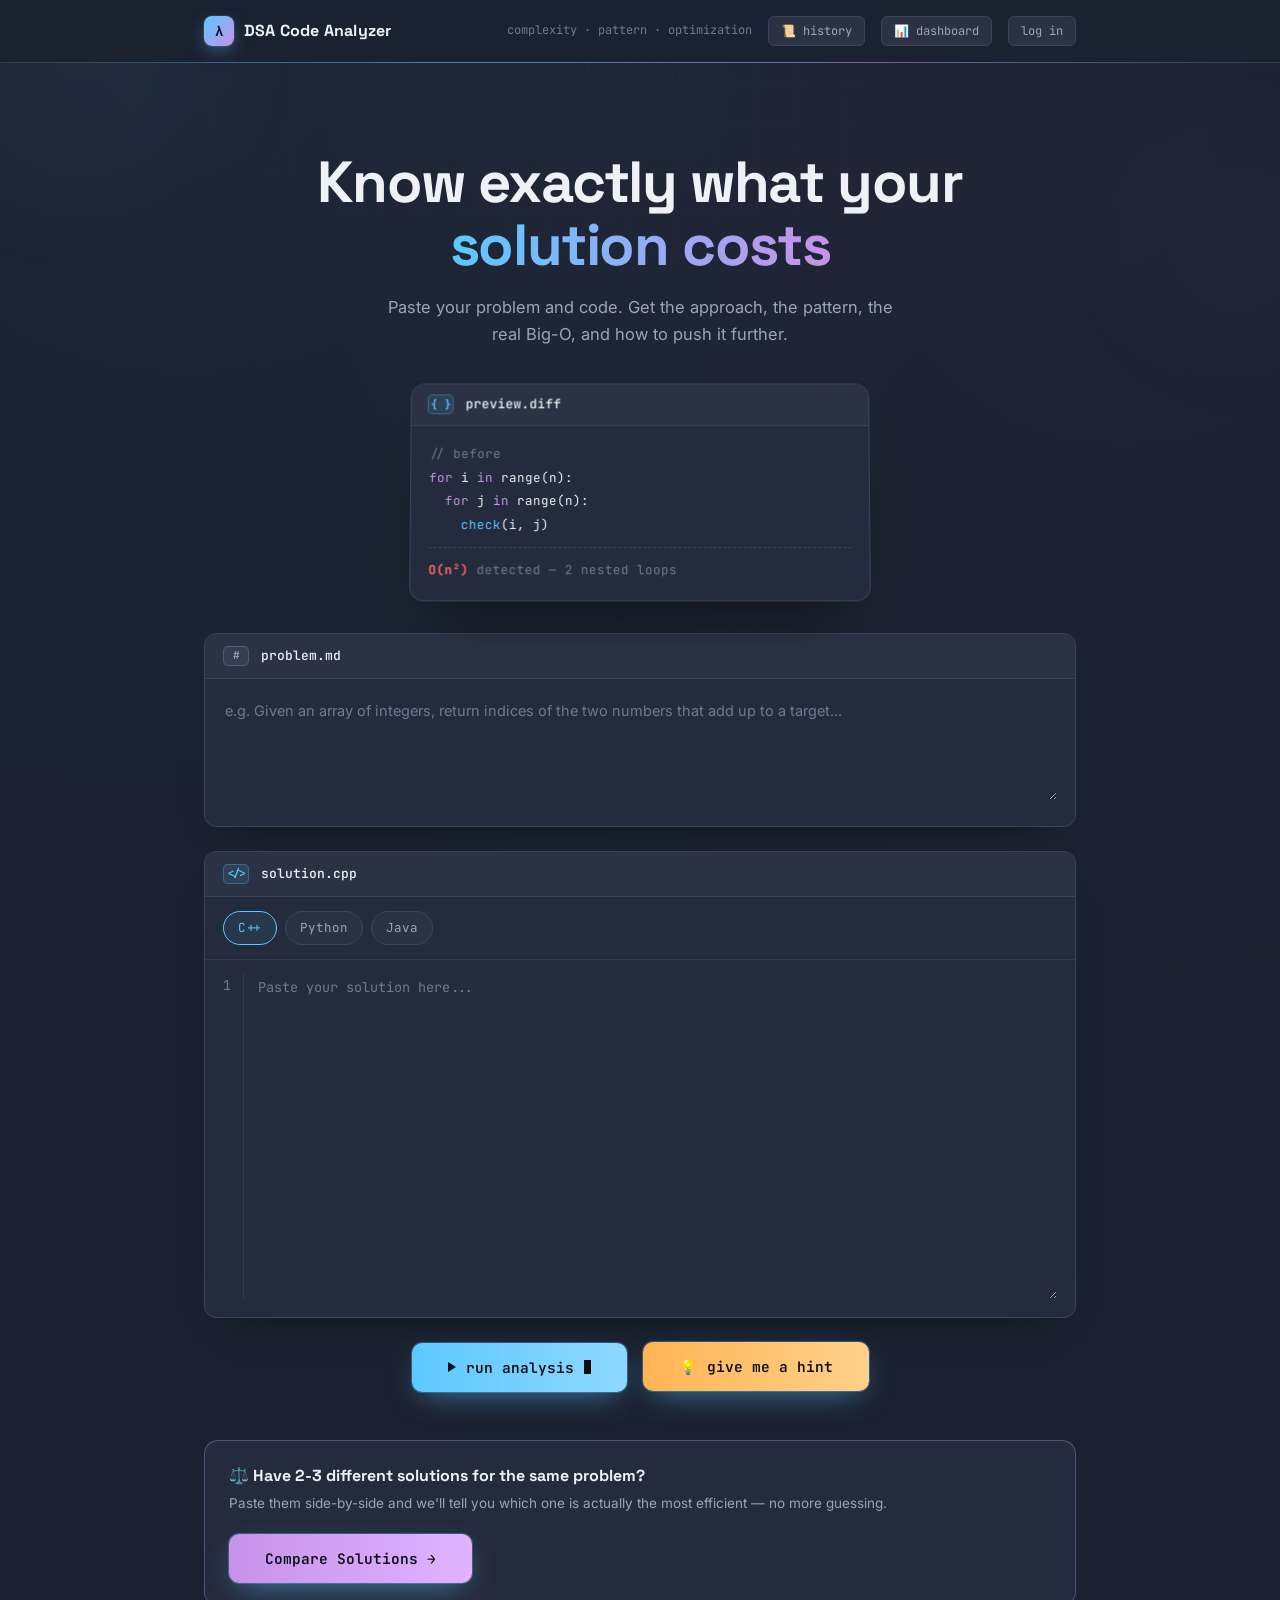
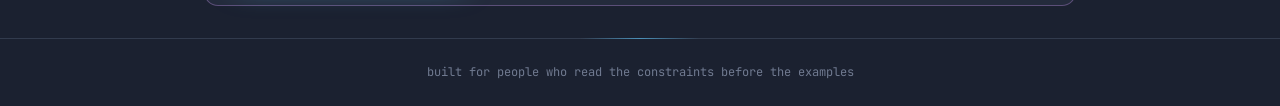
==== frontend/index.html @ c86a04e4 "Initial commit" ====
<!DOCTYPE html>
<html lang="en">
<head>
<meta charset="UTF-8">
<meta name="viewport" content="width=device-width, initial-scale=1.0">
<title>DSA Code Analyzer</title>
<link rel="icon" href="data:image/svg+xml,<svg xmlns=%22http://www.w3.org/2000/svg%22 viewBox=%220 0 100 100%22><text y=%22.9em%22 font-size=%2290%22>⚡</text></svg>">

<link rel="preconnect" href="https://fonts.googleapis.com">
<link rel="preconnect" href="https://fonts.gstatic.com" crossorigin>
<link href="https://fonts.googleapis.com/css2?family=Space+Grotesk:wght@500;600;700&family=Inter:wght@400;500;600&family=JetBrains+Mono:wght@400;500;600;700&display=swap" rel="stylesheet">

<style>
  :root{
    --bg:#1b2130;
    --panel:#242b3c;
    --panel-alt:#2a3244;
    --border:#3a4459;
    --border-soft:#323b4d;
    --text:#eef1f6;
    --text-dim:#9aa4ba;
    --text-faint:#707a90;

    --blue:#5cc8ff;
    --green:#6ee7a8;
    --amber:#ffb454;
    --coral:#ff6b6b;
    --purple:#c792ea;

    --font-display:'Space Grotesk', sans-serif;
    --font-body:'Inter', sans-serif;
    --font-mono:'JetBrains Mono', monospace;
  }

  *{ box-sizing:border-box; }

  html{ scroll-behavior:smooth; }

  body{
    margin:0;
    position:relative;
    background:
      radial-gradient(circle at 15% 0%, rgba(92,200,255,0.04), transparent 42%),
      radial-gradient(circle at 88% 10%, rgba(199,146,234,0.03), transparent 45%),
      var(--bg);
    color:var(--text);
    font-family:var(--font-body);
    line-height:1.6;
    -webkit-font-smoothing:antialiased;
    overflow-x:hidden;
  }

  body::before{
    content:'';
    position:fixed; inset:0;
    background-image:
      linear-gradient(rgba(255,255,255,0.015) 1px, transparent 1px),
      linear-gradient(90deg, rgba(255,255,255,0.015) 1px, transparent 1px);
    background-size:42px 42px;
    -webkit-mask-image:radial-gradient(circle at 50% 0%, black, transparent 65%);
    mask-image:radial-gradient(circle at 50% 0%, black, transparent 65%);
    pointer-events:none;
    z-index:0;
  }

  .orb{
    position:fixed; border-radius:50%; filter:blur(80px);
    pointer-events:none; z-index:0; opacity:0.22;
    animation:drift 20s ease-in-out infinite;
  }
  .orb-1{ width:280px; height:280px; top:-80px; left:-60px; background:rgba(92,200,255,0.14); }
  .orb-2{ width:240px; height:240px; top:120px; right:-80px; background:rgba(199,146,234,0.1); animation-delay:-6s; }
  .orb-3{ width:220px; height:220px; bottom:-100px; left:35%; background:rgba(110,231,168,0.07); animation-delay:-11s; }

  @keyframes drift{
    0%, 100%{ transform:translate(0,0) scale(1); }
    50%{ transform:translate(20px,-24px) scale(1.08); }
  }

  ::selection{ background:rgba(92,200,255,0.25); color:#fff; }

  a{ color:var(--blue); }

  .wrap, .topbar, footer{ position:relative; z-index:1; }

  .wrap{ max-width:920px; margin:0 auto; padding:0 24px; }

  .topbar{
    border-bottom:1px solid var(--border-soft);
    background:rgba(27,33,48,0.85);
    backdrop-filter:blur(10px);
    position:sticky; top:0; z-index:20;
    position:relative;
  }
  .topbar::after{
    content:''; position:absolute; bottom:-1px; left:0; right:0; height:1px;
    background:linear-gradient(90deg, transparent, rgba(92,200,255,0.5), rgba(199,146,234,0.5), transparent);
  }
  .topbar-inner{
    max-width:920px; margin:0 auto; padding:16px 24px;
    display:flex; align-items:center; justify-content:space-between;
  }
  .brand{ display:flex; align-items:center; gap:10px; }
  .brand-mark{
    width:30px; height:30px; border-radius:8px;
    background:linear-gradient(135deg, var(--blue), var(--purple));
    display:flex; align-items:center; justify-content:center;
    font-family:var(--font-mono); font-weight:700; font-size:14px; color:#0a0e14;
    box-shadow:0 0 0 1px rgba(255,255,255,0.08), 0 6px 18px -4px rgba(92,200,255,0.5);
    transition:transform .4s ease;
  }
  .brand:hover .brand-mark{ transform:rotate(-8deg) scale(1.06); }
  .brand-name{
    font-family:var(--font-display); font-weight:700; font-size:16px; letter-spacing:0.2px;
  }
  .topbar-tag{
    font-family:var(--font-mono); font-size:12px; color:var(--text-faint);
  }

  .hero{ padding:88px 0 32px; text-align:center; }
  .hero h1{
    font-family:var(--font-display); font-weight:700;
    font-size:clamp(38px, 6vw, 58px); line-height:1.08; margin:0 0 18px;
    letter-spacing:-1.4px;
  }
  .hero h1 .accent{
    background:linear-gradient(90deg, var(--blue), var(--purple));
    -webkit-background-clip:text; background-clip:text; color:transparent;
    position:relative;
  }
  .hero p{
    color:var(--text-dim); font-size:16.5px; max-width:520px; margin:0 auto 36px;
  }

  .hero-preview{
    max-width:460px; margin:0 auto; text-align:left;
    background:var(--panel); border:1px solid var(--border); border-radius:14px;
    box-shadow:0 30px 60px -25px rgba(0,0,0,0.6), 0 0 0 1px rgba(255,255,255,0.02) inset;
    transform:perspective(900px) rotateX(2deg);
    overflow:hidden;
  }
  .hero-preview .panel-tab{ padding:10px 16px; }
  .hero-preview-body{
    padding:16px 18px 18px;
    font-family:var(--font-mono); font-size:12.5px; line-height:1.9;
  }
  .hp-line{ white-space:pre; }
  .hp-key{ color:var(--purple); }
  .hp-str{ color:var(--green); }
  .hp-fn{ color:var(--blue); }
  .hp-comment{ color:var(--text-faint); }
  .hp-num{ color:var(--amber); }
  .hp-result-row{
    display:flex; align-items:center; gap:8px; margin-top:10px;
    padding-top:10px; border-top:1px dashed var(--border);
  }
  .hp-result-row .tag{
    font-weight:700; color:var(--coral);
  }

  .panel{
    background:var(--panel);
    border:1px solid var(--border);
    border-radius:12px;
    margin-bottom:24px;
    overflow:hidden;
    box-shadow:0 1px 0 rgba(255,255,255,0.02) inset, 0 20px 40px -30px rgba(0,0,0,0.6);
    transition:border-color .2s ease, box-shadow .2s ease;
  }
  .panel:focus-within{
    border-color:rgba(92,200,255,0.4);
    box-shadow:0 1px 0 rgba(255,255,255,0.02) inset, 0 0 0 3px rgba(92,200,255,0.08), 0 20px 40px -30px rgba(0,0,0,0.6);
  }

  .code-editor{ display:flex; }
  .gutter{
    font-family:var(--font-mono); font-size:13.5px; line-height:1.7;
    color:var(--text-faint); text-align:right;
    padding:0 12px 0 0; user-select:none;
    border-right:1px solid var(--border-soft);
    margin-right:12px;
    white-space:pre;
    overflow:hidden;
    flex:0 0 auto;
  }
  .code-editor textarea{ flex:1 1 auto; }
  .panel-tab{
    display:flex; align-items:center; gap:10px;
    padding:12px 18px;
    background:var(--panel-alt);
    border-bottom:1px solid var(--border);
    font-family:var(--font-mono); font-size:13px; color:var(--text-dim);
  }
  .panel-tag{
    display:flex; align-items:center; justify-content:center;
    width:26px; height:20px; border-radius:5px;
    background:rgba(92,200,255,0.1); border:1px solid rgba(92,200,255,0.3);
    color:var(--blue);
    font-family:var(--font-mono); font-size:11px; font-weight:600;
    margin-right:2px;
  }
  .panel-label{ color:var(--text); font-weight:500; }

  .panel-body{ padding:18px; }

  textarea{
    width:100%;
    resize:vertical;
    background:transparent;
    border:none;
    outline:none;
    color:var(--text);
    font-family:var(--font-mono);
    font-size:13.5px;
    line-height:1.7;
  }
  textarea::placeholder{ color:var(--text-faint); }

  #problem{ font-family:var(--font-body); font-size:14.5px; }

  .lang-row{
    display:flex; gap:8px; padding:0 18px 14px;
    border-bottom:1px solid var(--border-soft);
    margin-bottom:14px;
  }
  .lang-pill{
    font-family:var(--font-mono); font-size:12.5px;
    padding:6px 14px; border-radius:100px;
    border:1px solid var(--border);
    background:var(--panel-alt);
    color:var(--text-dim);
    cursor:pointer;
    transition:all .15s ease;
    user-select:none;
  }
  .lang-pill:hover{ border-color:var(--text-faint); color:var(--text); }
  .lang-pill.active[data-lang="cpp"]{ border-color:var(--blue); color:var(--blue); background:rgba(92,200,255,0.08); }
  .lang-pill.active[data-lang="python"]{ border-color:var(--green); color:var(--green); background:rgba(110,231,168,0.08); }
  .lang-pill.active[data-lang="java"]{ border-color:var(--amber); color:var(--amber); background:rgba(255,180,84,0.08); }

  .run-row{ text-align:center; margin:8px 0 48px; }
  .btn-run{
    position:relative; overflow:hidden;
    font-family:var(--font-mono); font-weight:600; font-size:14.5px;
    color:#0a0e14;
    background:linear-gradient(90deg, var(--blue), #8fd8ff);
    border:none; padding:15px 36px; border-radius:10px;
    cursor:pointer;
    display:inline-flex; align-items:center; gap:10px;
    box-shadow:0 0 0 1px rgba(92,200,255,0.3), 0 10px 30px -10px rgba(92,200,255,0.6);
    transition:transform .15s ease, box-shadow .15s ease;
  }
  .btn-run::before{
    content:''; position:absolute; inset:0;
    background:linear-gradient(120deg, transparent 30%, rgba(255,255,255,0.5) 50%, transparent 70%);
    transform:translateX(-120%);
    transition:transform .6s ease;
  }
  .btn-run:hover::before{ transform:translateX(120%); }
  .btn-run:hover{ transform:translateY(-2px); box-shadow:0 0 0 1px rgba(92,200,255,0.5), 0 16px 36px -8px rgba(92,200,255,0.7); }
  .btn-run:active{ transform:translateY(0); }
  .btn-run:disabled{ opacity:0.7; cursor:progress; transform:none; }
  .btn-run .play-icon{ width:0; height:0; border-top:5px solid transparent; border-bottom:5px solid transparent; border-left:8px solid #0a0e14; }
  .btn-run .cursor-blink{
    display:inline-block; width:7px; height:14px; background:#0a0e14;
    animation:blink 1s steps(1) infinite;
  }
  @keyframes blink{ 50%{ opacity:0; } }

  #resultSection{ padding-bottom:80px; }
  .results-head{
    display:flex; align-items:baseline; justify-content:space-between;
    margin-bottom:28px; flex-wrap:wrap; gap:8px;
  }
  .results-head h3{
    font-family:var(--font-display); font-size:22px; margin:0;
  }
  .results-head .stamp{
    font-family:var(--font-mono); font-size:12px; color:var(--text-faint);
  }

  .meter-card{
    background:var(--panel); border:1px solid var(--border); border-radius:12px;
    padding:22px 24px; margin-bottom:24px;
  }
  .meter-title{
    font-family:var(--font-mono); font-size:12px; color:var(--text-dim);
    text-transform:uppercase; letter-spacing:1px; margin-bottom:18px;
    display:flex; justify-content:space-between; align-items:center;
  }
  .meter-title .badge-space{
    font-family:var(--font-mono); font-size:11px; color:var(--purple);
    border:1px solid rgba(199,146,234,0.35); background:rgba(199,146,234,0.08);
    padding:3px 9px; border-radius:100px; text-transform:none; letter-spacing:0;
  }
  .meter-track{
    position:relative; height:6px; border-radius:100px;
    background:var(--border-soft);
    margin:0 6px 14px;
    overflow:visible;
  }
  .meter-fill{
    position:absolute; top:0; left:0; height:100%; border-radius:100px;
    background:linear-gradient(90deg, var(--green), var(--blue) 35%, var(--amber) 65%, var(--coral));
    width:0%;
    transition:width 0.7s cubic-bezier(.2,.8,.2,1);
  }
  .meter-dot{
    position:absolute; top:50%; width:16px; height:16px; border-radius:50%;
    background:#fff; border:3px solid var(--bg);
    box-shadow:0 0 0 2px currentColor, 0 0 16px 2px currentColor, 0 4px 12px rgba(0,0,0,0.4);
    transform:translate(-50%,-50%);
    transition:left 0.7s cubic-bezier(.2,.8,.2,1);
    animation:dot-pulse 2s ease-in-out infinite;
  }
  @keyframes dot-pulse{
    0%,100%{ box-shadow:0 0 0 2px currentColor, 0 0 14px 2px currentColor, 0 4px 12px rgba(0,0,0,0.4); }
    50%{ box-shadow:0 0 0 2px currentColor, 0 0 22px 6px currentColor, 0 4px 12px rgba(0,0,0,0.4); }
  }
  .meter-labels{
    display:flex; justify-content:space-between;
    font-family:var(--font-mono); font-size:11px; color:var(--text-faint);
    padding:0 0;
  }
  .meter-labels span{ transition:color .3s ease; }
  .meter-labels span.active{ color:var(--text); font-weight:600; }

  .result-grid{
    display:grid; grid-template-columns:1fr 1fr; gap:16px;
  }
  @media (max-width:680px){ .result-grid{ grid-template-columns:1fr; } }

  @keyframes rise-in{
    from{ opacity:0; transform:translateY(14px); }
    to{ opacity:1; transform:translateY(0); }
  }
  .meter-card, .result-card{
    animation:rise-in .5s ease both;
  }
  .result-card:nth-child(1){ animation-delay:.05s; }
  .result-card:nth-child(2){ animation-delay:.1s; }
  .result-card:nth-child(3){ animation-delay:.15s; }
  .result-card:nth-child(4){ animation-delay:.2s; }
  .result-card:nth-child(5){ animation-delay:.25s; }
  .result-card:nth-child(6){ animation-delay:.3s; }

  .result-card{
    background:var(--panel);
    border:1px solid var(--border);
    border-radius:12px;
    padding:20px 22px;
    transition:transform .2s ease, border-color .2s ease, box-shadow .2s ease;
  }
  .result-card:hover{
    transform:translateY(-3px);
    border-color:var(--border-soft);
    box-shadow:0 16px 32px -20px rgba(0,0,0,0.6);
  }
  .result-card.full{ grid-column:1 / -1; }
  .result-card h5{
    font-family:var(--font-mono); font-size:12px; text-transform:uppercase;
    letter-spacing:1px; color:var(--text-dim); margin:0 0 10px;
    display:flex; align-items:center; gap:9px;
  }
  .icon-badge{
    width:24px; height:24px; border-radius:7px; flex-shrink:0;
    display:flex; align-items:center; justify-content:center;
    font-size:12px;
  }
  .result-card p{ margin:0; font-size:14.5px; color:var(--text); }
  .result-card .prompt{ color:var(--green); font-family:var(--font-mono); margin-right:6px; }

  .complexity-tag{
    font-family:var(--font-mono); font-weight:700; font-size:20px;
  }
  .complexity-tag.o1, .complexity-tag.ologn{ color:var(--green); }
  .complexity-tag.on, .complexity-tag.onlogn{ color:var(--blue); }
  .complexity-tag.on2{ color:var(--amber); }
  .complexity-tag.o2n, .complexity-tag.on3{ color:var(--coral); }

  footer{
    position:relative;
    border-top:1px solid var(--border-soft);
    padding:24px 0; text-align:center;
    font-family:var(--font-mono); font-size:12px; color:var(--text-faint);
  }
  footer::before{
    content:''; position:absolute; top:-1px; left:50%; transform:translateX(-50%);
    width:120px; height:1px;
    background:linear-gradient(90deg, transparent, var(--blue), transparent);
    opacity:0.6;
  }

  .hidden{ display:none !important; }

  /* Secondary buttons (history, dashboard, login, etc.) */
  .btn-secondary{ transition:all .15s ease; }
  .btn-secondary:hover{ border-color:var(--text-faint) !important; color:var(--text) !important; transform:translateY(-1px); }

  /* Toast notifications — replaces jarring browser alert() popups */
  #toastContainer{
    position:fixed; bottom:24px; right:24px; z-index:200;
    display:flex; flex-direction:column; gap:10px;
    pointer-events:none;
  }
  .toast{
    background:var(--panel); border:1px solid var(--border); border-radius:10px;
    padding:12px 16px; max-width:340px; font-size:13.5px; color:var(--text);
    box-shadow:0 12px 30px -10px rgba(0,0,0,0.6);
    animation:toast-in .3s ease both;
    pointer-events:auto;
  }
  .toast.error{ border-color:rgba(255,107,107,0.4); }
  .toast.success{ border-color:rgba(110,231,168,0.4); }
  @keyframes toast-in{
    from{ opacity:0; transform:translateY(10px); }
    to{ opacity:1; transform:translateY(0); }
  }
  @keyframes toast-out{
    from{ opacity:1; transform:translateY(0); }
    to{ opacity:0; transform:translateY(10px); }
  }

  @media (prefers-reduced-motion: reduce){
    *{ animation:none !important; transition:none !important; }
  }
</style>
</head>

<body>

  <div class="orb orb-1"></div>
  <div class="orb orb-2"></div>
  <div class="orb orb-3"></div>

  <div class="topbar">
    <div class="topbar-inner">
      <div class="brand">
        <div class="brand-mark">λ</div>
        <div class="brand-name">DSA Code Analyzer</div>
      </div>
      <div class="topbar-tag" style="display:flex; align-items:center; gap:16px;">
        <span>complexity · pattern · optimization</span>
        <button id="historyBtn" class="btn-secondary" style="font-family:var(--font-mono); font-size:12px; color:var(--text-dim); background:var(--panel-alt); border:1px solid var(--border); border-radius:6px; padding:6px 12px; cursor:pointer;">📜 history</button>
        <button id="dashboardBtn" class="btn-secondary" style="font-family:var(--font-mono); font-size:12px; color:var(--text-dim); background:var(--panel-alt); border:1px solid var(--border); border-radius:6px; padding:6px 12px; cursor:pointer;">📊 dashboard</button>
        <span id="authArea"></span>
      </div>
    </div>
  </div>

  <div class="wrap">

    <div class="hero">
      <h1>Know exactly what your <span class="accent">solution costs</span></h1>
      <p>Paste your problem and code. Get the approach, the pattern, the real Big-O, and how to push it further.</p>

      <div class="hero-preview" aria-hidden="true">
        <div class="panel-tab">
          <span class="panel-tag">{ }</span>
          <span class="panel-label">preview.diff</span>
        </div>
        <div class="hero-preview-body">
          <div class="hp-line"><span class="hp-comment">// before</span></div>
          <div class="hp-line"><span class="hp-key">for</span> i <span class="hp-key">in</span> range(n):</div>
          <div class="hp-line">  <span class="hp-key">for</span> j <span class="hp-key">in</span> range(n):</div>
          <div class="hp-line">    <span class="hp-fn">check</span>(i, j)</div>
          <div class="hp-result-row">
            <span class="tag">O(n²)</span> <span class="hp-comment">detected — 2 nested loops</span>
          </div>
        </div>
      </div>
    </div>

    <!-- Problem -->
    <div class="panel">
      <div class="panel-tab">
        <span class="panel-tag" style="background:rgba(154,164,186,0.1); border-color:rgba(154,164,186,0.3); color:var(--text-dim);">#</span>
        <span class="panel-label">problem.md</span>
      </div>
      <div class="panel-body">
        <textarea id="problem" rows="4" placeholder="e.g. Given an array of integers, return indices of the two numbers that add up to a target..."></textarea>
      </div>
    </div>

    <!-- Code -->
    <div class="panel">
      <div class="panel-tab">
        <span class="panel-tag">&lt;/&gt;</span>
        <span class="panel-label" id="fileLabel">solution.cpp</span>
      </div>

      <div class="lang-row" style="padding-top:14px;">
        <div class="lang-pill active" data-lang="cpp">C++</div>
        <div class="lang-pill" data-lang="python">Python</div>
        <div class="lang-pill" data-lang="java">Java</div>
      </div>

      <div class="panel-body" style="padding-top:0;">
        <div class="code-editor">
          <div class="gutter" id="gutter">1</div>
          <textarea id="code" rows="14" placeholder="Paste your solution here..." spellcheck="false"></textarea>
        </div>
      </div>
    </div>

    <div class="run-row">
      <button id="analyzeBtn" class="btn-run">
        <span class="play-icon"></span>
        <span id="analyzeBtnLabel">run analysis</span>
        <span class="cursor-blink"></span>
      </button>
      <button id="hintBtn" class="btn-run" style="background:linear-gradient(90deg, var(--amber), #ffd08a); margin-left:12px;">
        <span>💡</span>
        <span>give me a hint</span>
      </button>
    </div>

    <!-- Prominent Compare Solutions callout -->
    <div style="background:var(--panel); border:1px solid rgba(199,146,234,0.35); border-radius:14px; padding:22px 24px; margin-bottom:32px; display:flex; align-items:center; justify-content:space-between; gap:20px; flex-wrap:wrap;">
      <div>
        <div style="font-family:var(--font-display); font-weight:700; font-size:16px; margin-bottom:4px;">⚖️ Have 2-3 different solutions for the same problem?</div>
        <div style="color:var(--text-dim); font-size:13.5px;">Paste them side-by-side and we'll tell you which one is actually the most efficient — no more guessing.</div>
      </div>
      <button id="compareCalloutBtn" class="btn-run" style="background:linear-gradient(90deg, var(--purple), #e0b3ff); flex-shrink:0;">
        <span>Compare Solutions →</span>
      </button>
    </div>

    <!-- Hint result (separate from full analysis) -->
    <div id="hintSection" class="hidden" style="margin-bottom:32px;">
      <div class="result-card full" style="border-color:rgba(255,180,84,0.4);">
        <h5><span class="icon-badge" style="background:rgba(255,180,84,0.12); color:var(--amber);">💡</span>Hint (no spoilers)</h5>
        <p><span class="prompt" style="color:var(--amber);">$</span><span id="hintText">-</span></p>
      </div>
    </div>

    <!-- Result -->
    <div id="resultSection" class="hidden">

      <div class="results-head">
        <h3>Analysis Result</h3>
        <div style="display:flex; align-items:center; gap:14px;">
          <span class="stamp" id="timestamp">-</span>
          <button id="copyBtn" class="btn-secondary" style="font-family:var(--font-mono); font-size:11px; color:var(--text-dim); background:var(--panel-alt); border:1px solid var(--border); border-radius:6px; padding:5px 10px; cursor:pointer;">📋 copy</button>
          <button id="resetBtn" class="btn-secondary" style="font-family:var(--font-mono); font-size:11px; color:var(--text-dim); background:var(--panel-alt); border:1px solid var(--border); border-radius:6px; padding:5px 10px; cursor:pointer;">↺ new analysis</button>
        </div>
      </div>

      <div style="font-family:var(--font-mono); font-size:11px; color:var(--text-faint); margin:-18px 0 20px;">
        ⚠ rule-based static analysis — not a substitute for manually verifying edge cases
      </div>

      <div class="meter-card">
        <div class="meter-title">
          <span>Time complexity scale</span>
          <span class="badge-space" id="spaceBadge">space: -</span>
        </div>
        <div class="meter-track">
          <div class="meter-fill" id="meterFill" style="width:0%;"></div>
          <div class="meter-dot" id="meterDot" style="left:0%;"></div>
        </div>
        <div class="meter-labels">
          <span id="lbl-o1">O(1)</span>
          <span id="lbl-ologn">O(log n)</span>
          <span id="lbl-on">O(n)</span>
          <span id="lbl-onlogn">O(n log n)</span>
          <span id="lbl-on2">O(n²)</span>
          <span id="lbl-o2n">O(n³)+</span>
        </div>
      </div>

      <div class="result-grid">

        <div class="result-card">
          <h5><span class="icon-badge" style="background:rgba(92,200,255,0.12); color:var(--blue);">🧠</span>Approach</h5>
          <p id="approach">-</p>
        </div>

        <div class="result-card">
          <h5><span class="icon-badge" style="background:rgba(199,146,234,0.12); color:var(--purple);">🎯</span>Pattern</h5>
          <p id="pattern">-</p>
        </div>

        <div class="result-card">
          <h5><span class="icon-badge" style="background:rgba(92,200,255,0.12); color:var(--blue);">⏱️</span>Time Complexity</h5>
          <p><span class="complexity-tag" id="timeComplexity">-</span></p>
        </div>

        <div class="result-card">
          <h5><span class="icon-badge" style="background:rgba(110,231,168,0.12); color:var(--green);">🏅</span>Code Quality</h5>
          <p><span class="complexity-tag" id="qualityScore" style="color:var(--green);">-</span><span style="font-size:13px; color:var(--text-dim);"> / 10</span></p>
        </div>

        <div class="result-card">
          <h5><span class="icon-badge" style="background:rgba(199,146,234,0.12); color:var(--purple);">💾</span>Space Complexity</h5>
          <p><span class="complexity-tag" id="spaceComplexity">-</span></p>
        </div>

        <div class="result-card full">
          <h5><span class="icon-badge" style="background:rgba(255,180,84,0.12); color:var(--amber);">🚀</span>Optimization</h5>
          <p><span class="prompt">$</span><span id="optimization">-</span></p>
        </div>

        <div class="result-card full">
          <h5><span class="icon-badge" style="background:rgba(110,231,168,0.12); color:var(--green);">🏅</span>Code Quality Notes</h5>
          <p id="qualityNotes" style="color:var(--text-dim); font-size:13.5px;">-</p>
        </div>

        <div class="result-card full">
          <h5><span class="icon-badge" style="background:rgba(255,107,107,0.12); color:var(--coral);">🧪</span>Edge Cases to Test</h5>
          <ul id="edgeCasesList" style="margin:0; padding-left:18px; color:var(--text-dim); font-size:13.5px; line-height:1.9;"></ul>
        </div>

        <div class="result-card full">
          <h5><span class="icon-badge" style="background:rgba(92,200,255,0.12); color:var(--blue);">💡</span>Explanation</h5>
          <p><span class="prompt">$</span><span id="explanation">-</span></p>
        </div>

      </div>
    </div>

  </div>

  <div id="toastContainer"></div>

  <!-- Compare Solutions Modal -->
  <div id="compareOverlay" class="hidden" style="position:fixed; inset:0; background:rgba(10,14,20,0.75); backdrop-filter:blur(4px); z-index:100; display:flex; align-items:flex-start; justify-content:center; padding:40px 20px; overflow-y:auto;">
    <div style="background:var(--panel); border:1px solid var(--border); border-top:3px solid var(--purple); border-radius:14px; max-width:640px; width:100%; box-shadow:0 40px 80px -20px rgba(0,0,0,0.7); margin-bottom:40px;">
      <div style="display:flex; align-items:center; justify-content:space-between; padding:18px 22px; border-bottom:1px solid var(--border-soft);">
        <h3 style="font-family:var(--font-display); margin:0; font-size:18px;">⚖️ Compare Solutions</h3>
        <button id="closeCompareBtn" style="background:none; border:none; color:var(--text-dim); font-size:20px; cursor:pointer;">✕</button>
      </div>

      <div style="padding:20px 22px;">
        <textarea id="compareProblem" rows="2" placeholder="Problem (optional, shared across both solutions)" style="width:100%; padding:10px; margin-bottom:16px; background:var(--panel-alt); border:1px solid var(--border); border-radius:8px; color:var(--text); font-family:var(--font-body); font-size:13px; outline:none; resize:vertical;"></textarea>

        <div id="compareSlots" style="display:flex; flex-direction:column; gap:14px;">
          <!-- Solution slots inserted by JS -->
        </div>

        <button id="compareRunBtn" class="btn-run" style="width:100%; justify-content:center; margin-top:18px;">
          <span>compare</span>
        </button>

        <div id="compareResults" style="margin-top:20px;"></div>
      </div>
    </div>
  </div>

  <!-- Auth Modal -->
  <div id="authOverlay" class="hidden" style="position:fixed; inset:0; background:rgba(10,14,20,0.75); backdrop-filter:blur(4px); z-index:100; display:flex; align-items:center; justify-content:center; padding:20px;">
    <div style="background:var(--panel); border:1px solid var(--border); border-top:3px solid var(--blue); border-radius:14px; max-width:360px; width:100%; padding:26px; box-shadow:0 40px 80px -20px rgba(0,0,0,0.7);">
      <div style="display:flex; justify-content:space-between; align-items:center; margin-bottom:18px;">
        <h3 id="authTitle" style="font-family:var(--font-display); margin:0; font-size:18px;">Log in</h3>
        <button id="closeAuthBtn" style="background:none; border:none; color:var(--text-dim); font-size:20px; cursor:pointer;">✕</button>
      </div>

      <input id="authUsername" placeholder="Username" style="width:100%; padding:10px 12px; margin-bottom:10px; background:var(--panel-alt); border:1px solid var(--border); border-radius:8px; color:var(--text); font-family:var(--font-body); font-size:14px; outline:none;">
      <input id="authPassword" type="password" placeholder="Password" style="width:100%; padding:10px 12px; margin-bottom:14px; background:var(--panel-alt); border:1px solid var(--border); border-radius:8px; color:var(--text); font-family:var(--font-body); font-size:14px; outline:none;">

      <p id="authError" class="hidden" style="color:var(--coral); font-size:12.5px; margin:-6px 0 12px;"></p>

      <button id="authSubmitBtn" class="btn-run" style="width:100%; justify-content:center;">
        <span id="authSubmitLabel">Log in</span>
      </button>

      <p style="text-align:center; margin:16px 0 0; font-size:13px; color:var(--text-dim);">
        <span id="authToggleText">Don't have an account?</span>
        <a href="#" id="authToggleLink" style="color:var(--blue);">Sign up</a>
      </p>
    </div>
  </div>

  <!-- Dashboard Side Panel -->
  <div id="dashboardOverlay" class="hidden" style="position:fixed; inset:0; background:rgba(10,14,20,0.5); backdrop-filter:blur(2px); z-index:100;">
    <div style="position:fixed; top:0; right:0; height:100vh; width:min(440px, 92vw); background:var(--panel); border-left:1px solid var(--border); border-top:3px solid var(--green); display:flex; flex-direction:column; box-shadow:-30px 0 60px -20px rgba(0,0,0,0.7);">
      <div style="display:flex; align-items:center; justify-content:space-between; padding:20px 22px; border-bottom:1px solid var(--border-soft); flex-shrink:0;">
        <h3 style="font-family:var(--font-display); margin:0; font-size:18px;">📊 My Dashboard</h3>
        <button id="closeDashboardBtn" style="background:none; border:none; color:var(--text-dim); font-size:20px; cursor:pointer;">✕</button>
      </div>
      <div id="dashboardContent" style="overflow-y:auto; padding:20px 22px; flex:1;">
        <p style="color:var(--text-faint); font-family:var(--font-mono); font-size:13px;">Loading...</p>
      </div>
    </div>
  </div>

  <!-- History Modal -->
  <div id="historyOverlay" class="hidden" style="position:fixed; inset:0; background:rgba(10,14,20,0.75); backdrop-filter:blur(4px); z-index:100; display:flex; align-items:flex-start; justify-content:center; padding:60px 20px;">
    <div style="background:var(--panel); border:1px solid var(--border); border-top:3px solid var(--amber); border-radius:14px; max-width:760px; width:100%; max-height:80vh; display:flex; flex-direction:column; box-shadow:0 40px 80px -20px rgba(0,0,0,0.7);">
      <div style="display:flex; align-items:center; justify-content:space-between; padding:18px 22px; border-bottom:1px solid var(--border-soft);">
        <h3 style="font-family:var(--font-display); margin:0; font-size:18px;">📜 Analysis History</h3>
        <button id="closeHistoryBtn" style="background:none; border:none; color:var(--text-dim); font-size:20px; cursor:pointer;">✕</button>
      </div>
      <div id="historyList" style="overflow-y:auto; padding:14px 22px;">
        <p style="color:var(--text-faint); font-family:var(--font-mono); font-size:13px;">Loading...</p>
      </div>
    </div>
  </div>

  <footer>
    built for people who read the constraints before the examples
  </footer>

<script>
(function(){

  var BACKEND_URL = "http://127.0.0.1:8000/analyze";

  // ---------- toast notifications (replaces jarring alert() popups) ----------
  function showToast(message, type){
    var container = document.getElementById('toastContainer');
    var toast = document.createElement('div');
    toast.className = 'toast' + (type ? ' ' + type : '');
    toast.textContent = message;
    container.appendChild(toast);

    setTimeout(function(){
      toast.style.animation = 'toast-out .3s ease both';
      setTimeout(function(){ toast.remove(); }, 280);
    }, 4000);
  }

  // ---------- language pill state ----------
  var selectedLang = 'cpp';
  var fileNames = { cpp:'solution.cpp', python:'solution.py', java:'Solution.java' };
  var pills = document.querySelectorAll('.lang-pill');
  pills.forEach(function(p){
    p.addEventListener('click', function(){
      pills.forEach(function(x){ x.classList.remove('active'); });
      p.classList.add('active');
      selectedLang = p.getAttribute('data-lang');
      document.getElementById('fileLabel').textContent = fileNames[selectedLang];
    });
  });

  // ---------- line-number gutter sync ----------
  var codeArea = document.getElementById('code');
  var gutter = document.getElementById('gutter');
  function updateGutter(){
    var lineCount = codeArea.value.split('\n').length;
    var nums = [];
    for (var n=1; n<=lineCount; n++) nums.push(n);
    gutter.textContent = nums.join('\n');
  }
  codeArea.addEventListener('input', updateGutter);
  codeArea.addEventListener('scroll', function(){ gutter.scrollTop = codeArea.scrollTop; });
  updateGutter();

  // ---------- map backend's time-complexity STRING to a meter position ----------
  // The backend (analyzer.py) returns plain strings like "O(n)", "O(n^2)",
  // "O(n log n)", etc. We classify those strings here purely for the
  // visual meter — the backend is still the source of truth for the value.
  function classifyTime(raw){
    var s = (raw || '').toLowerCase();
    if (s.indexOf('n log n') > -1) return { cls:'onlogn', idx:3 };
    if (s.indexOf('log n') > -1) return { cls:'ologn', idx:1 };
    if (s.indexOf('n^3') > -1 || s.indexOf('higher') > -1) return { cls:'on3', idx:5 };
    if (s.indexOf('n^2') > -1 || s.indexOf('n²') > -1) return { cls:'on2', idx:4 };
    if (s.indexOf('n)') > -1 || s === 'o(n)') return { cls:'on', idx:2 };
    if (s.indexOf('1)') > -1) return { cls:'o1', idx:0 };
    return { cls:'on', idx:2 }; // fallback (e.g. "depends on recursion depth")
  }

  function classifySpace(raw){
    var s = (raw || '').toLowerCase();
    if (s.indexOf('n)') > -1) return 'on';
    return 'o1';
  }

  // ---------- wire up hint button ----------
  var hintBtn = document.getElementById('hintBtn');
  var hintSection = document.getElementById('hintSection');

  hintBtn.addEventListener('click', function(){
    var code = document.getElementById('code').value.trim();
    var problem = document.getElementById('problem').value.trim();

    if (!code) {
      document.getElementById('code').style.boxShadow = '0 0 0 2px rgba(255,107,107,0.5)';
      document.getElementById('code').focus();
      setTimeout(function(){ document.getElementById('code').style.boxShadow = 'none'; }, 1200);
      return;
    }

    hintBtn.disabled = true;
    hintBtn.querySelector('span:last-child').textContent = 'thinking…';

    fetch("http://127.0.0.1:8000/hint", {
      method: 'POST',
      headers: { 'Content-Type': 'application/json' },
      body: JSON.stringify({
        problem: problem || '(no problem text given)',
        code: code,
        language: selectedLang
      })
    })
      .then(function(response){
        if (!response.ok) throw new Error('Backend returned status ' + response.status);
        return response.json();
      })
      .then(function(r){
        var hintCard = hintSection.querySelector('.result-card');
        if (r.is_optimal) {
          hintCard.style.borderColor = 'rgba(110,231,168,0.5)';
          hintCard.querySelector('h5').innerHTML = '<span class="icon-badge" style="background:rgba(110,231,168,0.12); color:var(--green);">✅</span>Already Optimal';
          document.getElementById('hintText').style.color = 'var(--green)';
        } else {
          hintCard.style.borderColor = 'rgba(255,180,84,0.4)';
          hintCard.querySelector('h5').innerHTML = '<span class="icon-badge" style="background:rgba(255,180,84,0.12); color:var(--amber);">💡</span>Hint (no spoilers)';
          document.getElementById('hintText').style.color = '';
        }
        document.getElementById('hintText').textContent = r.hint;
        hintSection.classList.remove('hidden');
        hintSection.scrollIntoView({ behavior:'smooth', block:'start' });
      })
      .catch(function(err){
        console.error(err);
        showToast('Unable to reach the backend for a hint. Make sure FastAPI is running.', 'error');
      })
      .finally(function(){
        hintBtn.disabled = false;
        hintBtn.querySelector('span:last-child').textContent = 'give me a hint';
      });
  });

  // ---------- compare solutions ----------
  var compareOverlay = document.getElementById('compareOverlay');
  var compareSlots = document.getElementById('compareSlots');
  var compareResults = document.getElementById('compareResults');
  var SLOT_LABELS = ['A', 'B', 'C'];
  var numSlots = 2;

  function renderCompareSlots(){
    var html = '';
    for (var i = 0; i < numSlots; i++) {
      html += '' +
        '<div style="border:1px solid var(--border); border-radius:10px; overflow:hidden;">' +
          '<div style="display:flex; justify-content:space-between; align-items:center; padding:8px 12px; background:var(--panel-alt); font-family:var(--font-mono); font-size:12px; color:var(--text-dim);">' +
            '<span>Solution ' + SLOT_LABELS[i] + '</span>' +
            '<select class="compareLang" data-slot="' + i + '" style="background:var(--panel); color:var(--text-dim); border:1px solid var(--border); border-radius:6px; font-family:var(--font-mono); font-size:11px; padding:2px 6px;">' +
              '<option value="cpp">C++</option><option value="python">Python</option><option value="java">Java</option>' +
            '</select>' +
          '</div>' +
          '<textarea class="compareCode" data-slot="' + i + '" rows="6" placeholder="Paste solution ' + SLOT_LABELS[i] + ' here..." style="width:100%; padding:10px; background:transparent; border:none; color:var(--text); font-family:var(--font-mono); font-size:12.5px; outline:none; resize:vertical;"></textarea>' +
        '</div>';
    }
    compareSlots.innerHTML = html;

    if (numSlots < 3) {
      compareSlots.innerHTML += '<button id="addSlotBtn" style="align-self:flex-start; background:none; border:1px dashed var(--border); color:var(--text-faint); border-radius:8px; padding:8px; cursor:pointer; font-family:var(--font-mono); font-size:12px;">+ add a third solution</button>';
      document.getElementById('addSlotBtn').addEventListener('click', function(){
        numSlots = 3;
        renderCompareSlots();
      });
    }
  }

  document.getElementById('compareCalloutBtn').addEventListener('click', function(){
    compareOverlay.classList.remove('hidden');
    compareResults.innerHTML = '';
    numSlots = 2;
    renderCompareSlots();
  });

  document.getElementById('closeCompareBtn').addEventListener('click', function(){
    compareOverlay.classList.add('hidden');
  });

  document.getElementById('compareRunBtn').addEventListener('click', function(){
    var problem = document.getElementById('compareProblem').value.trim();
    var codeAreas = compareSlots.querySelectorAll('.compareCode');
    var langSelects = compareSlots.querySelectorAll('.compareLang');

    var solutions = [];
    for (var i = 0; i < codeAreas.length; i++) {
      var code = codeAreas[i].value.trim();
      if (code) {
        solutions.push({ label: 'Solution ' + SLOT_LABELS[i], code: code, language: langSelects[i].value });
      }
    }

    if (solutions.length < 2) {
      compareResults.innerHTML = '<p style="color:var(--coral); font-family:var(--font-mono); font-size:12px;">Please fill in at least 2 solutions to compare.</p>';
      return;
    }

    compareResults.innerHTML = '<p style="color:var(--text-faint); font-family:var(--font-mono); font-size:12px;">Comparing...</p>';

    fetch("http://127.0.0.1:8000/compare", {
      method: 'POST',
      headers: { 'Content-Type': 'application/json' },
      body: JSON.stringify({ problem: problem || '(no problem given)', solutions: solutions })
    })
      .then(function(res){ return res.json(); })
      .then(function(data){
        var html = '';
        data.results.forEach(function(r){
          var isBest = data.best_labels.indexOf(r.label) !== -1;
          html += '' +
            '<div style="border:1px solid ' + (isBest ? 'var(--green)' : 'var(--border)') + '; background:' + (isBest ? 'rgba(110,231,168,0.06)' : 'var(--panel-alt)') + '; border-radius:10px; padding:14px; margin-bottom:10px;">' +
              '<div style="display:flex; justify-content:space-between; align-items:center; margin-bottom:6px;">' +
                '<span style="font-weight:700; font-size:14px;">' + r.label + (isBest ? ' 🏆' : '') + '</span>' +
                '<span style="font-family:var(--font-mono); font-size:12px; color:var(--text-faint);">' + r.language.toUpperCase() + '</span>' +
              '</div>' +
              '<div style="font-size:13px; color:var(--text-dim); margin-bottom:8px;">' + r.pattern + ' — ' + r.approach + '</div>' +
              '<div style="display:flex; gap:16px; font-family:var(--font-mono); font-size:13px;">' +
                '<span>TC: <span style="color:' + (isBest ? 'var(--green)' : 'var(--blue)') + ';">' + r.time_complexity + '</span></span>' +
                '<span>SC: <span style="color:var(--purple);">' + r.space_complexity + '</span></span>' +
              '</div>' +
            '</div>';
        });
        if (data.best_labels.length > 1) {
          html += '<p style="font-family:var(--font-mono); font-size:12px; color:var(--text-faint);">It\'s a tie between: ' + data.best_labels.join(', ') + '</p>';
        }
        compareResults.innerHTML = html;
      })
      .catch(function(){
        compareResults.innerHTML = '<p style="color:var(--coral); font-family:var(--font-mono); font-size:12px;">Could not reach the backend.</p>';
      });
  });

  // ---------- auth (login/signup/session) ----------
  var authOverlay = document.getElementById('authOverlay');
  var authArea = document.getElementById('authArea');
  var isSignupMode = false;

  function getCurrentUser(){
    var raw = localStorage.getItem('dsa_user');
    return raw ? JSON.parse(raw) : null;
  }

  function renderAuthArea(){
    var user = getCurrentUser();
    if (user) {
      authArea.innerHTML =
        '<span style="font-family:var(--font-mono); font-size:12px; color:var(--text-dim);">👤 ' + user.username + '</span> ' +
        '<button id="logoutBtn" class="btn-secondary" style="font-family:var(--font-mono); font-size:12px; color:var(--text-dim); background:var(--panel-alt); border:1px solid var(--border); border-radius:6px; padding:6px 10px; cursor:pointer; margin-left:8px;">log out</button>';
      document.getElementById('logoutBtn').addEventListener('click', function(){
        localStorage.removeItem('dsa_user');
        renderAuthArea();
      });
    } else {
      authArea.innerHTML =
        '<button id="loginOpenBtn" class="btn-secondary" style="font-family:var(--font-mono); font-size:12px; color:var(--text-dim); background:var(--panel-alt); border:1px solid var(--border); border-radius:6px; padding:6px 12px; cursor:pointer;">log in</button>';
      document.getElementById('loginOpenBtn').addEventListener('click', function(){
        isSignupMode = false;
        setAuthMode();
        authOverlay.classList.remove('hidden');
      });
    }
  }

  function setAuthMode(){
    document.getElementById('authError').classList.add('hidden');
    document.getElementById('authUsername').value = '';
    document.getElementById('authPassword').value = '';
    if (isSignupMode) {
      document.getElementById('authTitle').textContent = 'Sign up';
      document.getElementById('authSubmitLabel').textContent = 'Sign up';
      document.getElementById('authToggleText').textContent = 'Already have an account?';
      document.getElementById('authToggleLink').textContent = 'Log in';
    } else {
      document.getElementById('authTitle').textContent = 'Log in';
      document.getElementById('authSubmitLabel').textContent = 'Log in';
      document.getElementById('authToggleText').textContent = "Don't have an account?";
      document.getElementById('authToggleLink').textContent = 'Sign up';
    }
  }

  document.getElementById('closeAuthBtn').addEventListener('click', function(){
    authOverlay.classList.add('hidden');
  });

  document.getElementById('authToggleLink').addEventListener('click', function(e){
    e.preventDefault();
    isSignupMode = !isSignupMode;
    setAuthMode();
  });

  document.getElementById('authSubmitBtn').addEventListener('click', function(){
    var username = document.getElementById('authUsername').value.trim();
    var password = document.getElementById('authPassword').value;
    var errorEl = document.getElementById('authError');

    if (!username || !password) {
      errorEl.textContent = 'Please fill in both fields.';
      errorEl.classList.remove('hidden');
      return;
    }

    var endpoint = isSignupMode ? '/signup' : '/login';

    fetch('http://127.0.0.1:8000' + endpoint, {
      method: 'POST',
      headers: { 'Content-Type': 'application/json' },
      body: JSON.stringify({ username: username, password: password })
    })
      .then(function(res){ return res.json(); })
      .then(function(r){
        if (!r.success) {
          errorEl.textContent = r.message || 'Something went wrong.';
          errorEl.classList.remove('hidden');
          return;
        }
        localStorage.setItem('dsa_user', JSON.stringify({ user_id: r.user_id, username: r.username }));
        authOverlay.classList.add('hidden');
        renderAuthArea();
      })
      .catch(function(){
        errorEl.textContent = 'Could not reach the backend.';
        errorEl.classList.remove('hidden');
      });
  });

  renderAuthArea();

  // ---------- dashboard modal ----------
  var dashboardOverlay = document.getElementById('dashboardOverlay');
  var dashboardContent = document.getElementById('dashboardContent');

  var PATTERN_TIPS = {
    'Hashing': { why: "Turns O(n²) lookups into O(n) — one of the most frequently used techniques on LeetCode.", examples: [
      { name: "Two Sum", url: "https://leetcode.com/problems/two-sum/" },
      { name: "Contains Duplicate", url: "https://leetcode.com/problems/contains-duplicate/" },
      { name: "Group Anagrams", url: "https://leetcode.com/problems/group-anagrams/" }
    ]},
    'Two Pointer': { why: "Essential for sorted-array problems — avoids nested loops entirely.", examples: [
      { name: "Two Sum II (sorted)", url: "https://leetcode.com/problems/two-sum-ii-input-array-is-sorted/" },
      { name: "Container With Most Water", url: "https://leetcode.com/problems/container-with-most-water/" }
    ]},
    'Sliding Window': { why: "The go-to technique for 'longest/shortest subarray/substring' problems.", examples: [
      { name: "Longest Substring Without Repeating Characters", url: "https://leetcode.com/problems/longest-substring-without-repeating-characters/" },
      { name: "Minimum Window Substring", url: "https://leetcode.com/problems/minimum-window-substring/" }
    ]},
    'Binary Search': { why: "Shows up far more often than just 'search in sorted array' — also used on answer spaces.", examples: [
      { name: "Search in Rotated Sorted Array", url: "https://leetcode.com/problems/search-in-rotated-sorted-array/" },
      { name: "Koko Eating Bananas", url: "https://leetcode.com/problems/koko-eating-bananas/" }
    ]},
    'Recursion': { why: "The foundation for backtracking, DP, and tree/graph problems — worth being fully comfortable with.", examples: [
      { name: "Fibonacci Number", url: "https://leetcode.com/problems/fibonacci-number/" },
      { name: "Binary Tree Inorder Traversal", url: "https://leetcode.com/problems/binary-tree-inorder-traversal/" }
    ]},
    'Sorting': { why: "Often the first step that makes a hard problem simple — many patterns rely on sorted input.", examples: [
      { name: "Merge Intervals", url: "https://leetcode.com/problems/merge-intervals/" },
      { name: "Meeting Rooms II", url: "https://leetcode.com/problems/meeting-rooms-ii/" }
    ]},
    'Brute Force': { why: "Good as a first working solution, but interviewers often ask you to optimize past it.", examples: [
      { name: "Two Sum (try optimizing it)", url: "https://leetcode.com/problems/two-sum/" }
    ]},
    'Dynamic Programming': { why: "One of the highest-value topics for interviews — appears constantly in medium/hard problems.", examples: [
      { name: "Climbing Stairs", url: "https://leetcode.com/problems/climbing-stairs/" },
      { name: "House Robber", url: "https://leetcode.com/problems/house-robber/" },
      { name: "Longest Common Subsequence", url: "https://leetcode.com/problems/longest-common-subsequence/" }
    ]},
    'Backtracking': { why: "Core technique for 'generate all combinations/permutations' style problems.", examples: [
      { name: "Subsets", url: "https://leetcode.com/problems/subsets/" },
      { name: "Permutations", url: "https://leetcode.com/problems/permutations/" },
      { name: "N-Queens", url: "https://leetcode.com/problems/n-queens/" }
    ]},
    'Graph BFS': { why: "The standard approach for shortest-path/level-order problems on unweighted graphs.", examples: [
      { name: "Number of Islands", url: "https://leetcode.com/problems/number-of-islands/" },
      { name: "Rotting Oranges", url: "https://leetcode.com/problems/rotting-oranges/" }
    ]},
    'Graph DFS': { why: "Needed for connectivity, cycle detection, and traversal-heavy graph problems.", examples: [
      { name: "Number of Islands", url: "https://leetcode.com/problems/number-of-islands/" },
      { name: "Course Schedule", url: "https://leetcode.com/problems/course-schedule/" }
    ]},
    'Bit Manipulation': { why: "Occasionally the key to an O(1) space trick that avoids extra data structures entirely.", examples: [
      { name: "Single Number", url: "https://leetcode.com/problems/single-number/" },
      { name: "Counting Bits", url: "https://leetcode.com/problems/counting-bits/" }
    ]},
    'Heap / Priority Queue': { why: "Essential whenever you need the 'top K' or repeatedly-smallest/largest element.", examples: [
      { name: "Kth Largest Element in an Array", url: "https://leetcode.com/problems/kth-largest-element-in-an-array/" },
      { name: "Merge K Sorted Lists", url: "https://leetcode.com/problems/merge-k-sorted-lists/" }
    ]},
    'Trie': { why: "The standard structure for prefix-based search — autocomplete, dictionaries, word search.", examples: [
      { name: "Implement Trie (Prefix Tree)", url: "https://leetcode.com/problems/implement-trie-prefix-tree/" },
      { name: "Word Search II", url: "https://leetcode.com/problems/word-search-ii/" }
    ]},
    'Union-Find (Disjoint Set)': { why: "The cleanest way to handle 'are these connected?' and grouping problems.", examples: [
      { name: "Number of Provinces", url: "https://leetcode.com/problems/number-of-provinces/" },
      { name: "Redundant Connection", url: "https://leetcode.com/problems/redundant-connection/" }
    ]},
    'Fast & Slow Pointers': { why: "The O(1)-space trick for cycle detection and finding the middle of a linked list.", examples: [
      { name: "Linked List Cycle", url: "https://leetcode.com/problems/linked-list-cycle/" },
      { name: "Middle of the Linked List", url: "https://leetcode.com/problems/middle-of-the-linked-list/" }
    ]},
    "Kadane's Algorithm": { why: "The classic O(n) trick for 'maximum subarray sum' style problems.", examples: [
      { name: "Maximum Subarray", url: "https://leetcode.com/problems/maximum-subarray/" }
    ]},
    'Matrix Traversal': { why: "Common in grid-based problems — spiral order, rotation, and in-place transforms.", examples: [
      { name: "Spiral Matrix", url: "https://leetcode.com/problems/spiral-matrix/" },
      { name: "Rotate Image", url: "https://leetcode.com/problems/rotate-image/" }
    ]},
    'Interval Merging': { why: "A frequent pattern for scheduling-style problems — sort first, then merge in one pass.", examples: [
      { name: "Merge Intervals", url: "https://leetcode.com/problems/merge-intervals/" },
      { name: "Insert Interval", url: "https://leetcode.com/problems/insert-interval/" }
    ]},
    'Topological Sort': { why: "Needed whenever there's a 'this must happen before that' dependency structure.", examples: [
      { name: "Course Schedule", url: "https://leetcode.com/problems/course-schedule/" },
      { name: "Course Schedule II", url: "https://leetcode.com/problems/course-schedule-ii/" }
    ]},
    'Segment Tree / Fenwick Tree': { why: "For fast range queries/updates — shows up in harder array problems.", examples: [
      { name: "Range Sum Query - Mutable", url: "https://leetcode.com/problems/range-sum-query-mutable/" }
    ]},
    'Prefix Sum': { why: "Turns repeated range-sum queries from O(n) each into O(1) each after one pass of setup.", examples: [
      { name: "Subarray Sum Equals K", url: "https://leetcode.com/problems/subarray-sum-equals-k/" }
    ]},
    'Monotonic Stack': { why: "The key trick for 'next greater/smaller element' style problems.", examples: [
      { name: "Daily Temperatures", url: "https://leetcode.com/problems/daily-temperatures/" },
      { name: "Next Greater Element I", url: "https://leetcode.com/problems/next-greater-element-i/" }
    ]},
    'Divide and Conquer': { why: "The foundation behind merge sort, quicksort, and several 'split the problem in half' techniques.", examples: [
      { name: "Sort an Array", url: "https://leetcode.com/problems/sort-an-array/" }
    ]},
  };

  function renderRecommendation(by_pattern){
    var candidate = CORE_PATTERNS.find(function(p){ return !by_pattern[p]; });
    if (!candidate || !PATTERN_TIPS[candidate]) return '';

    var tip = PATTERN_TIPS[candidate];
    var linksHtml = tip.examples.map(function(ex){
      return '<a href="' + ex.url + '" target="_blank" rel="noopener" style="color:var(--blue); text-decoration:none; border-bottom:1px dashed rgba(92,200,255,0.4);">' + ex.name + '</a>';
    }).join(' &nbsp;·&nbsp; ');

    return '' +
      '<div style="border:1px solid rgba(92,200,255,0.35); background:rgba(92,200,255,0.06); border-radius:10px; padding:16px; margin-top:16px;">' +
        '<div style="font-family:var(--font-mono); font-size:12px; color:var(--blue); text-transform:uppercase; letter-spacing:1px; margin-bottom:8px;">🎯 Recommended next: ' + candidate + '</div>' +
        '<div style="font-size:13.5px; color:var(--text); margin-bottom:10px;">' + tip.why + '</div>' +
        '<div style="font-size:12.5px; font-family:var(--font-mono); line-height:1.8;">' + linksHtml + '</div>' +
      '</div>';
  }

  // Core patterns we expect a well-rounded DSA learner to have practiced.
  // Anything with 0 (or very low) count here gets flagged as a weak area.
  var CORE_PATTERNS = [
    'Hashing', 'Two Pointer', 'Sliding Window', 'Binary Search', 'Recursion', 'Sorting',
    'Dynamic Programming', 'Backtracking', 'Graph BFS', 'Graph DFS', 'Bit Manipulation',
    'Heap / Priority Queue', 'Trie', 'Union-Find (Disjoint Set)', 'Fast & Slow Pointers',
    "Kadane's Algorithm", 'Matrix Traversal', 'Interval Merging', 'Topological Sort',
    'Segment Tree / Fenwick Tree', 'Prefix Sum', 'Monotonic Stack', 'Divide and Conquer',
  ];

  function loadDashboard(){
    dashboardContent.innerHTML = '<p style="color:var(--text-faint); font-family:var(--font-mono); font-size:13px;">Loading...</p>';

    var user = getCurrentUser();
    var url = "http://127.0.0.1:8000/stats";
    if (user) url += "?user_id=" + user.user_id;

    fetch(url)
      .then(function(res){ return res.json(); })
      .then(function(data){
        if (!data.total) {
          dashboardContent.innerHTML = '<p style="color:var(--text-faint); font-family:var(--font-mono); font-size:13px;">No analyses yet — solve a few problems to see your stats here.</p>';
          return;
        }

        var maxCount = Math.max.apply(null, Object.values(data.by_pattern));
        var html = '<div style="font-family:var(--font-mono); font-size:13px; color:var(--text-dim); margin-bottom:20px;">Total analyzed: <span style="color:var(--green); font-size:18px; font-weight:700;">' + data.total + '</span></div>';

        // --- Last 7 days activity trend ---
        var maxDayCount = Math.max(1, Math.max.apply(null, data.last_7_days.map(function(d){ return d.count; })));
        html += '<div style="margin-bottom:24px;">';
        html += '<div style="font-family:var(--font-mono); font-size:12px; color:var(--text-dim); text-transform:uppercase; letter-spacing:1px; margin-bottom:10px;">Last 7 days</div>';
        html += '<div style="display:flex; align-items:flex-end; gap:8px; height:70px;">';
        data.last_7_days.forEach(function(d){
          var barHeight = Math.max(4, (d.count / maxDayCount) * 60);
          var dayLabel = new Date(d.date + 'T00:00:00').toLocaleDateString(undefined, { weekday: 'short' });
          html += '' +
            '<div style="flex:1; display:flex; flex-direction:column; align-items:center; gap:6px;">' +
              '<div style="font-family:var(--font-mono); font-size:10px; color:var(--text-faint);">' + (d.count || '') + '</div>' +
              '<div style="width:100%; height:' + barHeight + 'px; background:linear-gradient(180deg, var(--blue), var(--purple)); border-radius:4px 4px 0 0; opacity:' + (d.count ? '1' : '0.25') + ';"></div>' +
              '<div style="font-family:var(--font-mono); font-size:10px; color:var(--text-faint);">' + dayLabel + '</div>' +
            '</div>';
        });
        html += '</div></div>';

        // --- Pattern breakdown (clickable) ---
        html += '<div style="margin-bottom:24px;">';
        html += '<div style="font-family:var(--font-mono); font-size:12px; color:var(--text-dim); text-transform:uppercase; letter-spacing:1px; margin-bottom:10px;">By pattern (click to see problems)</div>';
        Object.keys(data.by_pattern).sort(function(a,b){ return data.by_pattern[b]-data.by_pattern[a]; }).forEach(function(pattern){
          var count = data.by_pattern[pattern];
          var pct = Math.max(6, (count / maxCount) * 100);
          html += '' +
            '<div class="pattern-bar" data-pattern="' + pattern + '" style="margin-bottom:12px; cursor:pointer;">' +
              '<div style="display:flex; justify-content:space-between; font-size:13px; margin-bottom:4px;"><span>' + pattern + '</span><span style="color:var(--text-faint); font-family:var(--font-mono);">' + count + '</span></div>' +
              '<div style="height:8px; background:var(--border-soft); border-radius:100px; overflow:hidden;">' +
                '<div style="height:100%; width:' + pct + '%; background:linear-gradient(90deg, var(--blue), var(--purple)); border-radius:100px;"></div>' +
              '</div>' +
            '</div>';
        });
        html += '</div>';

        // --- Language breakdown ---
        html += '<div style="margin-bottom:24px;">';
        html += '<div style="font-family:var(--font-mono); font-size:12px; color:var(--text-dim); text-transform:uppercase; letter-spacing:1px; margin-bottom:10px;">By language</div>';
        html += '<div style="display:flex; gap:10px;">';
        Object.keys(data.by_language).forEach(function(lang){
          html += '<div style="flex:1; background:var(--panel-alt); border:1px solid var(--border); border-radius:10px; padding:12px; text-align:center;">' +
            '<div style="font-family:var(--font-mono); font-size:11px; color:var(--text-faint); text-transform:uppercase;">' + lang + '</div>' +
            '<div style="font-size:20px; font-weight:700; color:var(--text); margin-top:4px;">' + data.by_language[lang] + '</div>' +
          '</div>';
        });
        html += '</div></div>';

        // --- Weak areas ---
        var weakAreas = CORE_PATTERNS.filter(function(p){ return !data.by_pattern[p]; });
        if (weakAreas.length > 0) {
          html += '<div style="border-top:1px solid var(--border-soft); padding-top:16px;">' +
            '<div style="font-family:var(--font-mono); font-size:12px; color:var(--amber); text-transform:uppercase; letter-spacing:1px; margin-bottom:10px;">⚠ Not practiced yet</div>' +
            '<div style="display:flex; flex-wrap:wrap; gap:8px;">' +
            weakAreas.map(function(w){
              return '<span style="font-family:var(--font-mono); font-size:12px; color:var(--coral); border:1px solid rgba(255,107,107,0.3); background:rgba(255,107,107,0.08); padding:4px 10px; border-radius:100px;">' + w + '</span>';
            }).join('') +
            '</div></div>';
        }

        html += renderRecommendation(data.by_pattern);

        // --- Pattern detail view (hidden until a bar is clicked) ---
        html += '<div id="patternDetail" class="hidden" style="border-top:1px solid var(--border-soft); margin-top:16px; padding-top:16px;">' +
          '<div style="display:flex; justify-content:space-between; align-items:center; margin-bottom:10px;">' +
            '<div id="patternDetailTitle" style="font-family:var(--font-mono); font-size:12px; color:var(--text-dim); text-transform:uppercase; letter-spacing:1px;"></div>' +
            '<button id="closePatternDetail" style="background:none; border:none; color:var(--text-faint); cursor:pointer; font-size:14px;">✕ close</button>' +
          '</div>' +
          '<div id="patternDetailList"></div>' +
        '</div>';

        dashboardContent.innerHTML = html;

        // Wire up click handlers for pattern bars (added after innerHTML replaces DOM)
        dashboardContent.querySelectorAll('.pattern-bar').forEach(function(bar){
          bar.addEventListener('click', function(){
            showPatternDetail(bar.getAttribute('data-pattern'));
          });
        });
      })
      .catch(function(){
        dashboardContent.innerHTML = '<p style="color:var(--coral); font-family:var(--font-mono); font-size:13px;">Could not load stats. Is the backend running?</p>';
      });
  }

  function showPatternDetail(pattern){
    var user = getCurrentUser();
    var url = "http://127.0.0.1:8000/history?pattern=" + encodeURIComponent(pattern) + "&limit=50";
    if (user) url += "&user_id=" + user.user_id;

    var detailBox = document.getElementById('patternDetail');
    var listBox = document.getElementById('patternDetailList');
    document.getElementById('patternDetailTitle').textContent = pattern + ' — past problems';
    detailBox.classList.remove('hidden');
    listBox.innerHTML = '<p style="color:var(--text-faint); font-family:var(--font-mono); font-size:12px;">Loading...</p>';
    detailBox.scrollIntoView({ behavior:'smooth', block:'nearest' });

    fetch(url)
      .then(function(res){ return res.json(); })
      .then(function(items){
        if (!items.length) {
          listBox.innerHTML = '<p style="color:var(--text-faint); font-family:var(--font-mono); font-size:12px;">No problems found.</p>';
          return;
        }
        listBox.innerHTML = items.map(function(item){
          var problemShort = item.problem.length > 60 ? item.problem.slice(0, 60) + '…' : item.problem;
          return '<div style="padding:8px 0; border-bottom:1px solid var(--border-soft); font-size:13px; display:flex; justify-content:space-between; gap:10px;">' +
            '<span>' + problemShort + '</span>' +
            '<span style="font-family:var(--font-mono); font-size:11px; color:var(--text-faint); white-space:nowrap;">' + item.language.toUpperCase() + '</span>' +
          '</div>';
        }).join('');

        // close button needs re-binding since content is inside a re-rendered container
        var closeBtn = document.getElementById('closePatternDetail');
        if (closeBtn) {
          closeBtn.onclick = function(){ detailBox.classList.add('hidden'); };
        }
      })
      .catch(function(){
        listBox.innerHTML = '<p style="color:var(--coral); font-family:var(--font-mono); font-size:12px;">Could not load problems.</p>';
      });
  }

  document.getElementById('dashboardBtn').addEventListener('click', function(){
    dashboardOverlay.classList.remove('hidden');
    loadDashboard();
  });

  document.getElementById('closeDashboardBtn').addEventListener('click', function(){
    dashboardOverlay.classList.add('hidden');
  });

  dashboardOverlay.addEventListener('click', function(e){
    if (e.target === dashboardOverlay) dashboardOverlay.classList.add('hidden');
  });

  // ---------- history modal ----------
  var historyOverlay = document.getElementById('historyOverlay');
  var historyList = document.getElementById('historyList');

  function patternIcon(pattern){
    var icons = {
      'Hashing':'#️⃣', 'Binary Search':'🔍', 'Two Pointer':'👉', 'Sliding Window':'🪟',
      'Recursion':'🔁', 'Sorting':'📶', 'Brute Force':'🐢', 'Single Pass':'➡️'
    };
    return icons[pattern] || '❔';
  }

  function loadHistory(){
    historyList.innerHTML = '<p style="color:var(--text-faint); font-family:var(--font-mono); font-size:13px;">Loading...</p>';

    var user = getCurrentUser();
    var url = "http://127.0.0.1:8000/history";
    if (user) url += "?user_id=" + user.user_id;

    fetch(url)
      .then(function(res){ return res.json(); })
      .then(function(items){
        if (!items.length) {
          historyList.innerHTML = '<p style="color:var(--text-faint); font-family:var(--font-mono); font-size:13px;">No analyses yet — run one to see it here.</p>';
          return;
        }

        var rows = items.map(function(item){
          var date = new Date(item.created_at);
          var timeStr = date.toLocaleString();
          var problemShort = item.problem.length > 70 ? item.problem.slice(0, 70) + '…' : item.problem;

          return '' +
            '<div style="display:flex; align-items:center; justify-content:space-between; gap:14px; padding:14px 0; border-bottom:1px solid var(--border-soft);">' +
              '<div style="flex:1; min-width:0;">' +
                '<div style="font-size:14px; color:var(--text); white-space:nowrap; overflow:hidden; text-overflow:ellipsis;">' + problemShort + '</div>' +
                '<div style="font-family:var(--font-mono); font-size:11px; color:var(--text-faint); margin-top:4px;">' + item.language.toUpperCase() + ' · ' + timeStr + '</div>' +
              '</div>' +
              '<div style="text-align:right; flex-shrink:0;">' +
                '<div style="font-size:13px; color:var(--text-dim);">' + patternIcon(item.pattern) + ' ' + item.pattern + '</div>' +
                '<div style="font-family:var(--font-mono); font-size:13px; color:var(--blue); margin-top:2px;">' + item.time_complexity + ' / ' + item.space_complexity + '</div>' +
              '</div>' +
            '</div>';
        }).join('');

        historyList.innerHTML = rows;
      })
      .catch(function(err){
        historyList.innerHTML = '<p style="color:var(--coral); font-family:var(--font-mono); font-size:13px;">Could not load history. Is the backend running?</p>';
      });
  }

  document.getElementById('historyBtn').addEventListener('click', function(){
    historyOverlay.classList.remove('hidden');
    loadHistory();
  });

  document.getElementById('closeHistoryBtn').addEventListener('click', function(){
    historyOverlay.classList.add('hidden');
  });

  historyOverlay.addEventListener('click', function(e){
    if (e.target === historyOverlay) historyOverlay.classList.add('hidden');
  });

  // ---------- copy + reset buttons ----------
  document.getElementById('copyBtn').addEventListener('click', function(){
    var summary =
      "Approach: " + document.getElementById('approach').textContent + "\n" +
      "Pattern: " + document.getElementById('pattern').textContent + "\n" +
      "Time Complexity: " + document.getElementById('timeComplexity').textContent + "\n" +
      "Space Complexity: " + document.getElementById('spaceComplexity').textContent + "\n" +
      "Optimization: " + document.getElementById('optimization').textContent + "\n" +
      "Explanation: " + document.getElementById('explanation').textContent;

    navigator.clipboard.writeText(summary).then(function(){
      var btn = document.getElementById('copyBtn');
      var original = btn.textContent;
      btn.textContent = '✓ copied';
      setTimeout(function(){ btn.textContent = original; }, 1500);
    }).catch(function(){
      showToast('Could not copy automatically — please select the result text manually.', 'error');
    });
  });

  document.getElementById('resetBtn').addEventListener('click', function(){
    document.getElementById('problem').value = '';
    document.getElementById('code').value = '';
    updateGutter();
    resultSection.classList.add('hidden');
    hintSection.classList.add('hidden');
    document.getElementById('problem').focus();
    window.scrollTo({ top: 0, behavior: 'smooth' });
  });

  // ---------- wire up button ----------
  var btn = document.getElementById('analyzeBtn');
  var resultSection = document.getElementById('resultSection');

  btn.addEventListener('click', function(){
    var code = document.getElementById('code').value.trim();
    var problem = document.getElementById('problem').value.trim();

    if (!code) {
      document.getElementById('code').style.boxShadow = '0 0 0 2px rgba(255,107,107,0.5)';
      document.getElementById('code').focus();
      setTimeout(function(){ document.getElementById('code').style.boxShadow = 'none'; }, 1200);
      return;
    }

    btn.disabled = true;
    document.getElementById('analyzeBtnLabel').textContent = 'analyzing…';

    fetch(BACKEND_URL, {
      method: 'POST',
      headers: { 'Content-Type': 'application/json' },
      body: JSON.stringify({
        problem: problem || '(no problem text given)',
        code: code,
        language: selectedLang,
        user_id: getCurrentUser() ? getCurrentUser().user_id : null
      })
    })
      .then(function(response){
        if (!response.ok) throw new Error('Backend returned status ' + response.status);
        return response.json();
      })
      .then(function(r){
        document.getElementById('approach').textContent = r.approach;
        document.getElementById('pattern').textContent = r.pattern;

        var timeInfo = classifyTime(r.time_complexity);
        var timeEl = document.getElementById('timeComplexity');
        timeEl.textContent = r.time_complexity;
        timeEl.className = 'complexity-tag ' + timeInfo.cls;

        var spaceCls = classifySpace(r.space_complexity);
        var spaceEl = document.getElementById('spaceComplexity');
        spaceEl.textContent = r.space_complexity;
        spaceEl.className = 'complexity-tag ' + spaceCls;

        document.getElementById('spaceBadge').textContent = 'space: ' + r.space_complexity;
        document.getElementById('optimization').textContent = r.optimization;
        document.getElementById('explanation').textContent = r.explanation;

        if (r.code_quality) {
          var qScore = r.code_quality.score;
          var qEl = document.getElementById('qualityScore');
          qEl.textContent = qScore;
          qEl.style.color = qScore >= 8 ? 'var(--green)' : qScore >= 5 ? 'var(--amber)' : 'var(--coral)';
          document.getElementById('qualityNotes').textContent = r.code_quality.notes.join(' ');
        }

        if (r.edge_cases) {
          document.getElementById('edgeCasesList').innerHTML = r.edge_cases.map(function(ec){
            return '<li>' + ec + '</li>';
          }).join('');
        }

        var pct = (timeInfo.idx / 5) * 100;
        document.getElementById('meterDot').style.left = pct + '%';
        document.getElementById('meterFill').style.width = pct + '%';
        document.getElementById('meterDot').style.color =
          timeInfo.cls === 'o1' || timeInfo.cls === 'ologn' ? '#6ee7a8' :
          timeInfo.cls === 'on' || timeInfo.cls === 'onlogn' ? '#5cc8ff' :
          timeInfo.cls === 'on2' ? '#ffb454' : '#ff6b6b';

        var labelIds = ['lbl-o1','lbl-ologn','lbl-on','lbl-onlogn','lbl-on2','lbl-o2n'];
        labelIds.forEach(function(id, idx){
          document.getElementById(id).classList.toggle('active', idx === timeInfo.idx);
        });

        document.getElementById('timestamp').textContent =
          '$ analyzed ' + new Date().toLocaleTimeString();

        resultSection.classList.remove('hidden');
        resultSection.scrollIntoView({ behavior:'smooth', block:'start' });
      })
      .catch(function(err){
        console.error(err);
        showToast('Unable to reach the backend. Make sure FastAPI is running (uvicorn) and try again.', 'error');
      })
      .finally(function(){
        btn.disabled = false;
        document.getElementById('analyzeBtnLabel').textContent = 'run analysis';
      });
  });

})();
</script>

</body>
</html>
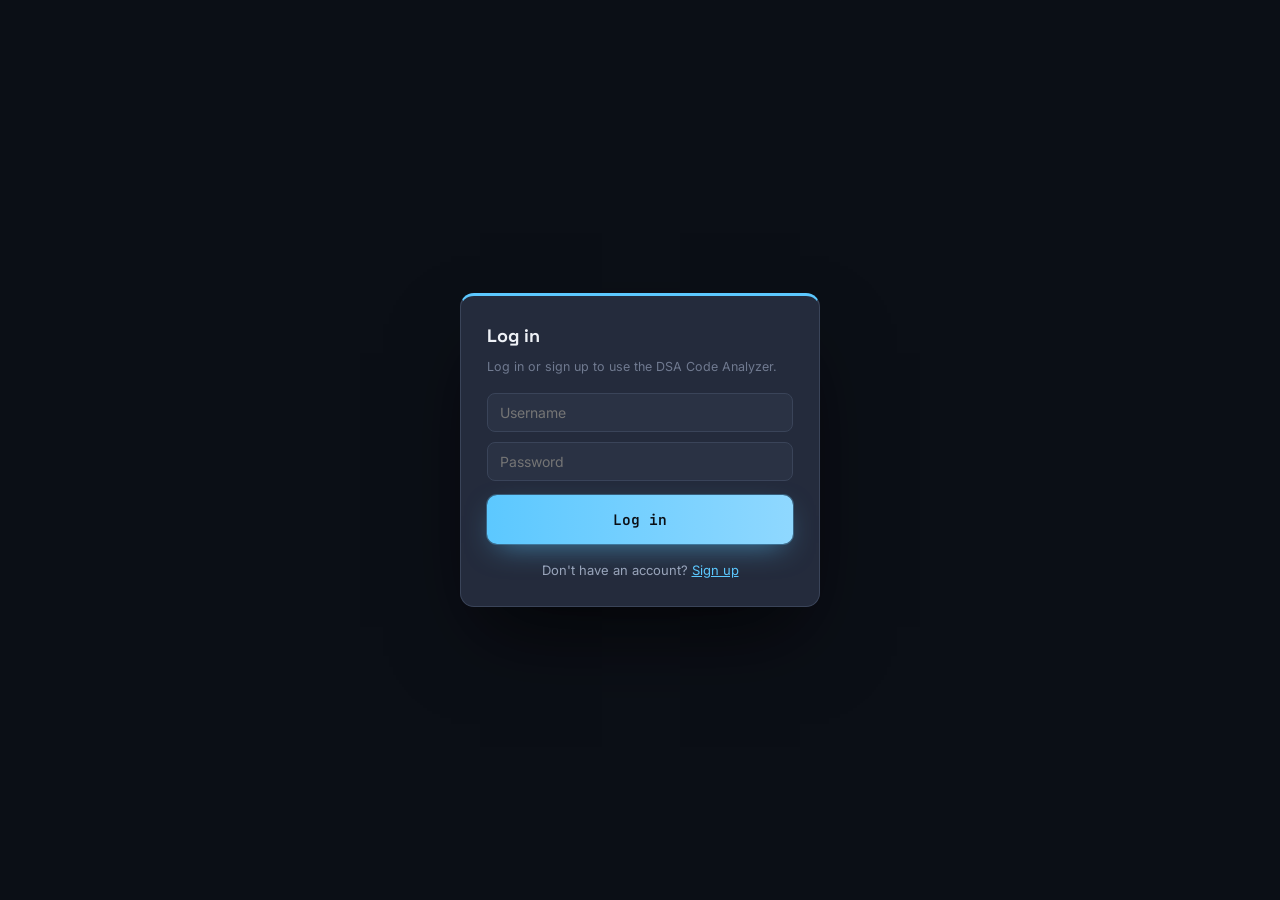
==== commit 4769ce65: "Add login gate" ====
--- a/frontend/index.html
+++ b/frontend/index.html
@@ -429,6 +429,33 @@
 
 <body>
 
+  <!-- Auth gate — lives OUTSIDE #appContent so it's always visible until login -->
+  <div id="authOverlay" class="hidden" style="position:fixed; inset:0; background:rgba(10,14,20,0.9); backdrop-filter:blur(6px); z-index:500; display:flex; align-items:center; justify-content:center; padding:20px;">
+    <div style="background:var(--panel); border:1px solid var(--border); border-top:3px solid var(--blue); border-radius:14px; max-width:360px; width:100%; padding:26px; box-shadow:0 40px 80px -20px rgba(0,0,0,0.7);">
+      <div style="display:flex; justify-content:space-between; align-items:center; margin-bottom:6px;">
+        <h3 id="authTitle" style="font-family:var(--font-display); margin:0; font-size:18px;">Log in</h3>
+        <button id="closeAuthBtn" style="background:none; border:none; color:var(--text-dim); font-size:20px; cursor:pointer;">✕</button>
+      </div>
+      <p id="authGateMsg" style="color:var(--text-faint); font-size:12.5px; margin:0 0 16px;">Log in or sign up to use the DSA Code Analyzer.</p>
+
+      <input id="authUsername" placeholder="Username" style="width:100%; padding:10px 12px; margin-bottom:10px; background:var(--panel-alt); border:1px solid var(--border); border-radius:8px; color:var(--text); font-family:var(--font-body); font-size:14px; outline:none;">
+      <input id="authPassword" type="password" placeholder="Password" style="width:100%; padding:10px 12px; margin-bottom:14px; background:var(--panel-alt); border:1px solid var(--border); border-radius:8px; color:var(--text); font-family:var(--font-body); font-size:14px; outline:none;">
+
+      <p id="authError" class="hidden" style="color:var(--coral); font-size:12.5px; margin:-6px 0 12px;"></p>
+
+      <button id="authSubmitBtn" class="btn-run" style="width:100%; justify-content:center;">
+        <span id="authSubmitLabel">Log in</span>
+      </button>
+
+      <p style="text-align:center; margin:16px 0 0; font-size:13px; color:var(--text-dim);">
+        <span id="authToggleText">Don't have an account?</span>
+        <a href="#" id="authToggleLink" style="color:var(--blue);">Sign up</a>
+      </p>
+    </div>
+  </div>
+
+  <div id="appContent">
+
   <div class="orb orb-1"></div>
   <div class="orb orb-2"></div>
   <div class="orb orb-3"></div>
@@ -648,29 +675,6 @@
   </div>
 
   <!-- Auth Modal -->
-  <div id="authOverlay" class="hidden" style="position:fixed; inset:0; background:rgba(10,14,20,0.75); backdrop-filter:blur(4px); z-index:100; display:flex; align-items:center; justify-content:center; padding:20px;">
-    <div style="background:var(--panel); border:1px solid var(--border); border-top:3px solid var(--blue); border-radius:14px; max-width:360px; width:100%; padding:26px; box-shadow:0 40px 80px -20px rgba(0,0,0,0.7);">
-      <div style="display:flex; justify-content:space-between; align-items:center; margin-bottom:18px;">
-        <h3 id="authTitle" style="font-family:var(--font-display); margin:0; font-size:18px;">Log in</h3>
-        <button id="closeAuthBtn" style="background:none; border:none; color:var(--text-dim); font-size:20px; cursor:pointer;">✕</button>
-      </div>
-
-      <input id="authUsername" placeholder="Username" style="width:100%; padding:10px 12px; margin-bottom:10px; background:var(--panel-alt); border:1px solid var(--border); border-radius:8px; color:var(--text); font-family:var(--font-body); font-size:14px; outline:none;">
-      <input id="authPassword" type="password" placeholder="Password" style="width:100%; padding:10px 12px; margin-bottom:14px; background:var(--panel-alt); border:1px solid var(--border); border-radius:8px; color:var(--text); font-family:var(--font-body); font-size:14px; outline:none;">
-
-      <p id="authError" class="hidden" style="color:var(--coral); font-size:12.5px; margin:-6px 0 12px;"></p>
-
-      <button id="authSubmitBtn" class="btn-run" style="width:100%; justify-content:center;">
-        <span id="authSubmitLabel">Log in</span>
-      </button>
-
-      <p style="text-align:center; margin:16px 0 0; font-size:13px; color:var(--text-dim);">
-        <span id="authToggleText">Don't have an account?</span>
-        <a href="#" id="authToggleLink" style="color:var(--blue);">Sign up</a>
-      </p>
-    </div>
-  </div>
-
   <!-- Dashboard Side Panel -->
   <div id="dashboardOverlay" class="hidden" style="position:fixed; inset:0; background:rgba(10,14,20,0.5); backdrop-filter:blur(2px); z-index:100;">
     <div style="position:fixed; top:0; right:0; height:100vh; width:min(440px, 92vw); background:var(--panel); border-left:1px solid var(--border); border-top:3px solid var(--green); display:flex; flex-direction:column; box-shadow:-30px 0 60px -20px rgba(0,0,0,0.7);">
@@ -701,10 +705,13 @@
     built for people who read the constraints before the examples
   </footer>
 
+  </div>
+
 <script>
 (function(){
 
-  var BACKEND_URL = "http://127.0.0.1:8000/analyze";
+  var API_BASE = "https://dsa-analyzer-im50.onrender.com";
+  var BACKEND_URL = API_BASE + "/analyze";
 
   // ---------- toast notifications (replaces jarring alert() popups) ----------
   function showToast(message, type){
@@ -785,7 +792,7 @@
     hintBtn.disabled = true;
     hintBtn.querySelector('span:last-child').textContent = 'thinking…';
 
-    fetch("http://127.0.0.1:8000/hint", {
+    fetch(API_BASE + "/hint", {
       method: 'POST',
       headers: { 'Content-Type': 'application/json' },
       body: JSON.stringify({
@@ -886,7 +893,7 @@
 
     compareResults.innerHTML = '<p style="color:var(--text-faint); font-family:var(--font-mono); font-size:12px;">Comparing...</p>';
 
-    fetch("http://127.0.0.1:8000/compare", {
+    fetch(API_BASE + "/compare", {
       method: 'POST',
       headers: { 'Content-Type': 'application/json' },
       body: JSON.stringify({ problem: problem || '(no problem given)', solutions: solutions })
@@ -922,11 +929,28 @@
   // ---------- auth (login/signup/session) ----------
   var authOverlay = document.getElementById('authOverlay');
   var authArea = document.getElementById('authArea');
+  var appContent = document.getElementById('appContent');
   var isSignupMode = false;
 
   function getCurrentUser(){
     var raw = localStorage.getItem('dsa_user');
     return raw ? JSON.parse(raw) : null;
+  }
+
+  // Shows the login gate and hides the app if not logged in.
+  // Called on page load, after logout, and after successful login/signup.
+  function enforceAuthGate(){
+    var user = getCurrentUser();
+    if (user) {
+      authOverlay.classList.add('hidden');
+      appContent.classList.remove('hidden');
+    } else {
+      isSignupMode = false;
+      setAuthMode();
+      authOverlay.classList.remove('hidden');
+      appContent.classList.add('hidden');
+      document.getElementById('closeAuthBtn').style.display = 'none'; // can't dismiss — must log in
+    }
   }
 
   function renderAuthArea(){
@@ -938,6 +962,7 @@
       document.getElementById('logoutBtn').addEventListener('click', function(){
         localStorage.removeItem('dsa_user');
         renderAuthArea();
+        enforceAuthGate();
       });
     } else {
       authArea.innerHTML =
@@ -990,7 +1015,7 @@
 
     var endpoint = isSignupMode ? '/signup' : '/login';
 
-    fetch('http://127.0.0.1:8000' + endpoint, {
+    fetch(API_BASE + endpoint, {
       method: 'POST',
       headers: { 'Content-Type': 'application/json' },
       body: JSON.stringify({ username: username, password: password })
@@ -1003,8 +1028,8 @@
           return;
         }
         localStorage.setItem('dsa_user', JSON.stringify({ user_id: r.user_id, username: r.username }));
-        authOverlay.classList.add('hidden');
         renderAuthArea();
+        enforceAuthGate();
       })
       .catch(function(){
         errorEl.textContent = 'Could not reach the backend.';
@@ -1013,6 +1038,7 @@
   });
 
   renderAuthArea();
+  enforceAuthGate();
 
   // ---------- dashboard modal ----------
   var dashboardOverlay = document.getElementById('dashboardOverlay');
@@ -1146,7 +1172,7 @@
     dashboardContent.innerHTML = '<p style="color:var(--text-faint); font-family:var(--font-mono); font-size:13px;">Loading...</p>';
 
     var user = getCurrentUser();
-    var url = "http://127.0.0.1:8000/stats";
+    var url = API_BASE + "/stats";
     if (user) url += "?user_id=" + user.user_id;
 
     fetch(url)
@@ -1244,7 +1270,7 @@
 
   function showPatternDetail(pattern){
     var user = getCurrentUser();
-    var url = "http://127.0.0.1:8000/history?pattern=" + encodeURIComponent(pattern) + "&limit=50";
+    var url = API_BASE + "/history?pattern=" + encodeURIComponent(pattern) + "&limit=50";
     if (user) url += "&user_id=" + user.user_id;
 
     var detailBox = document.getElementById('patternDetail');
@@ -1309,7 +1335,7 @@
     historyList.innerHTML = '<p style="color:var(--text-faint); font-family:var(--font-mono); font-size:13px;">Loading...</p>';
 
     var user = getCurrentUser();
-    var url = "http://127.0.0.1:8000/history";
+    var url = API_BASE + "/history";
     if (user) url += "?user_id=" + user.user_id;
 
     fetch(url)
